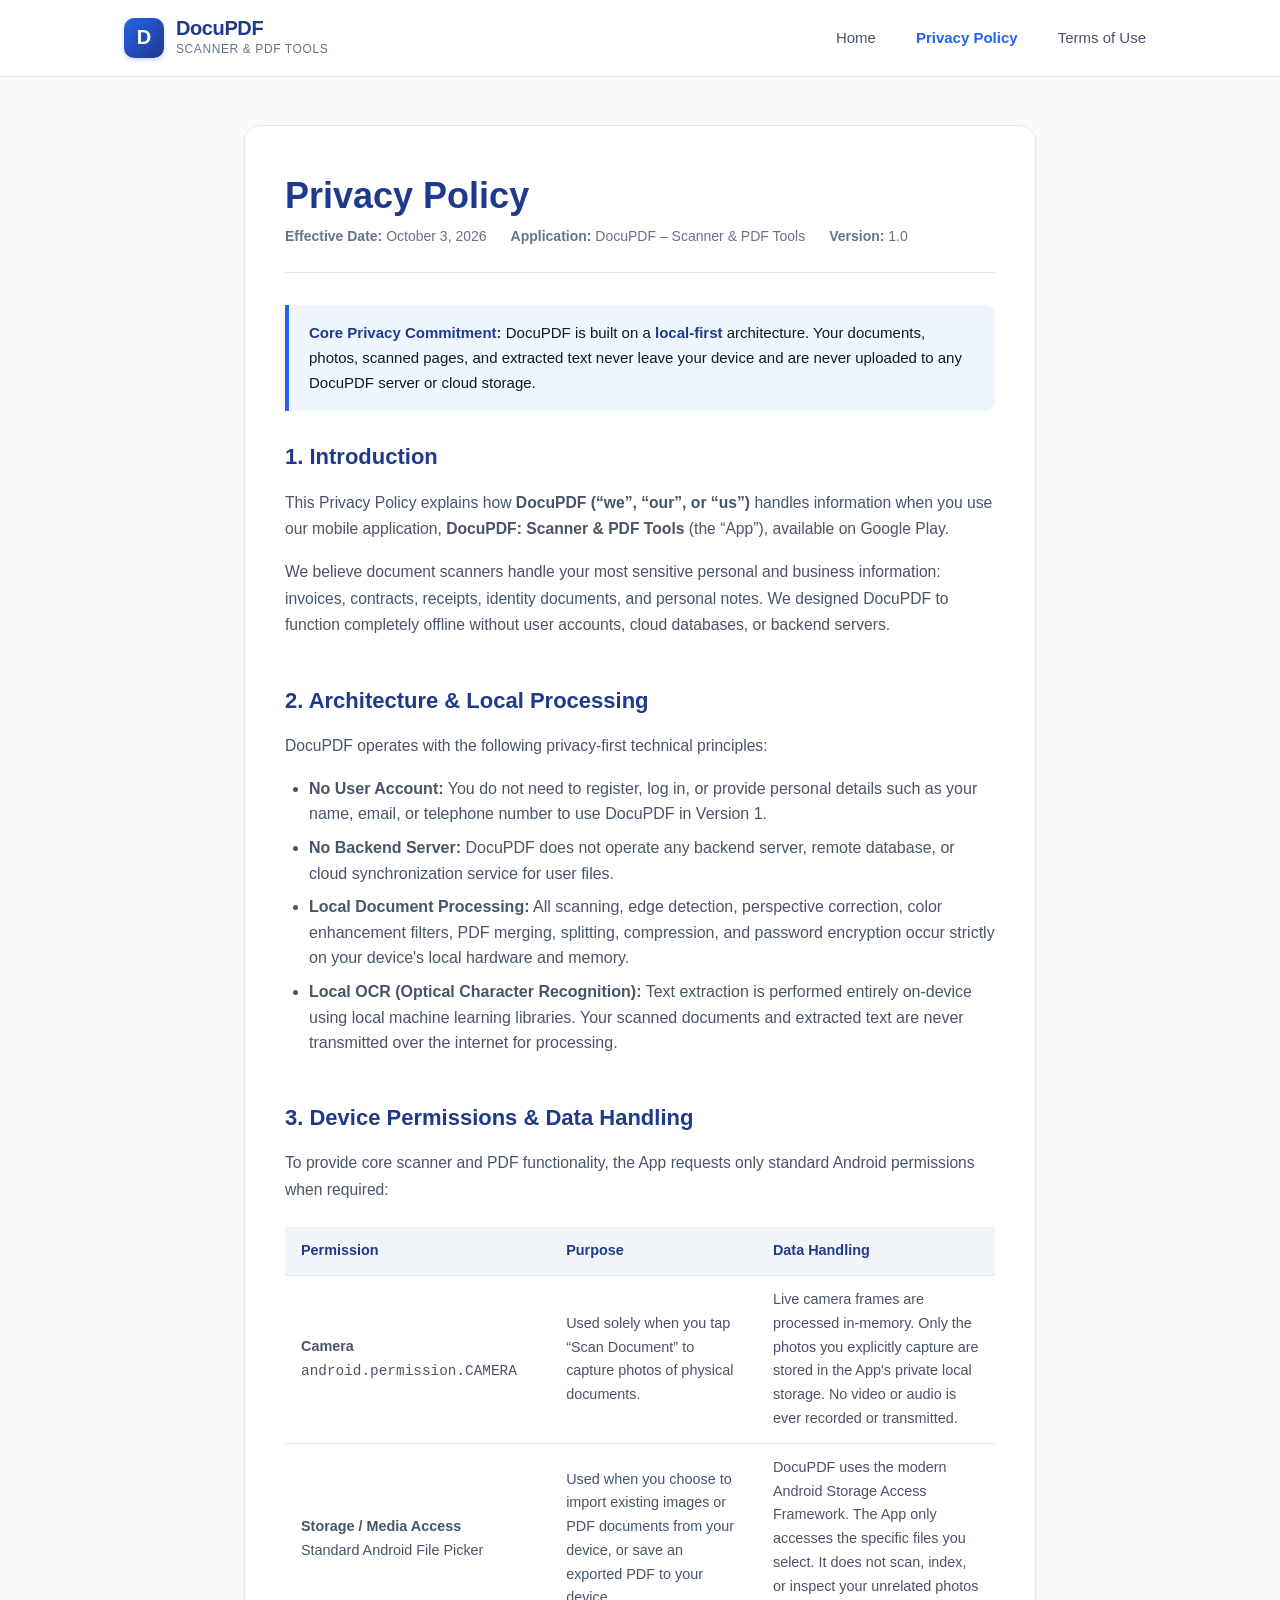
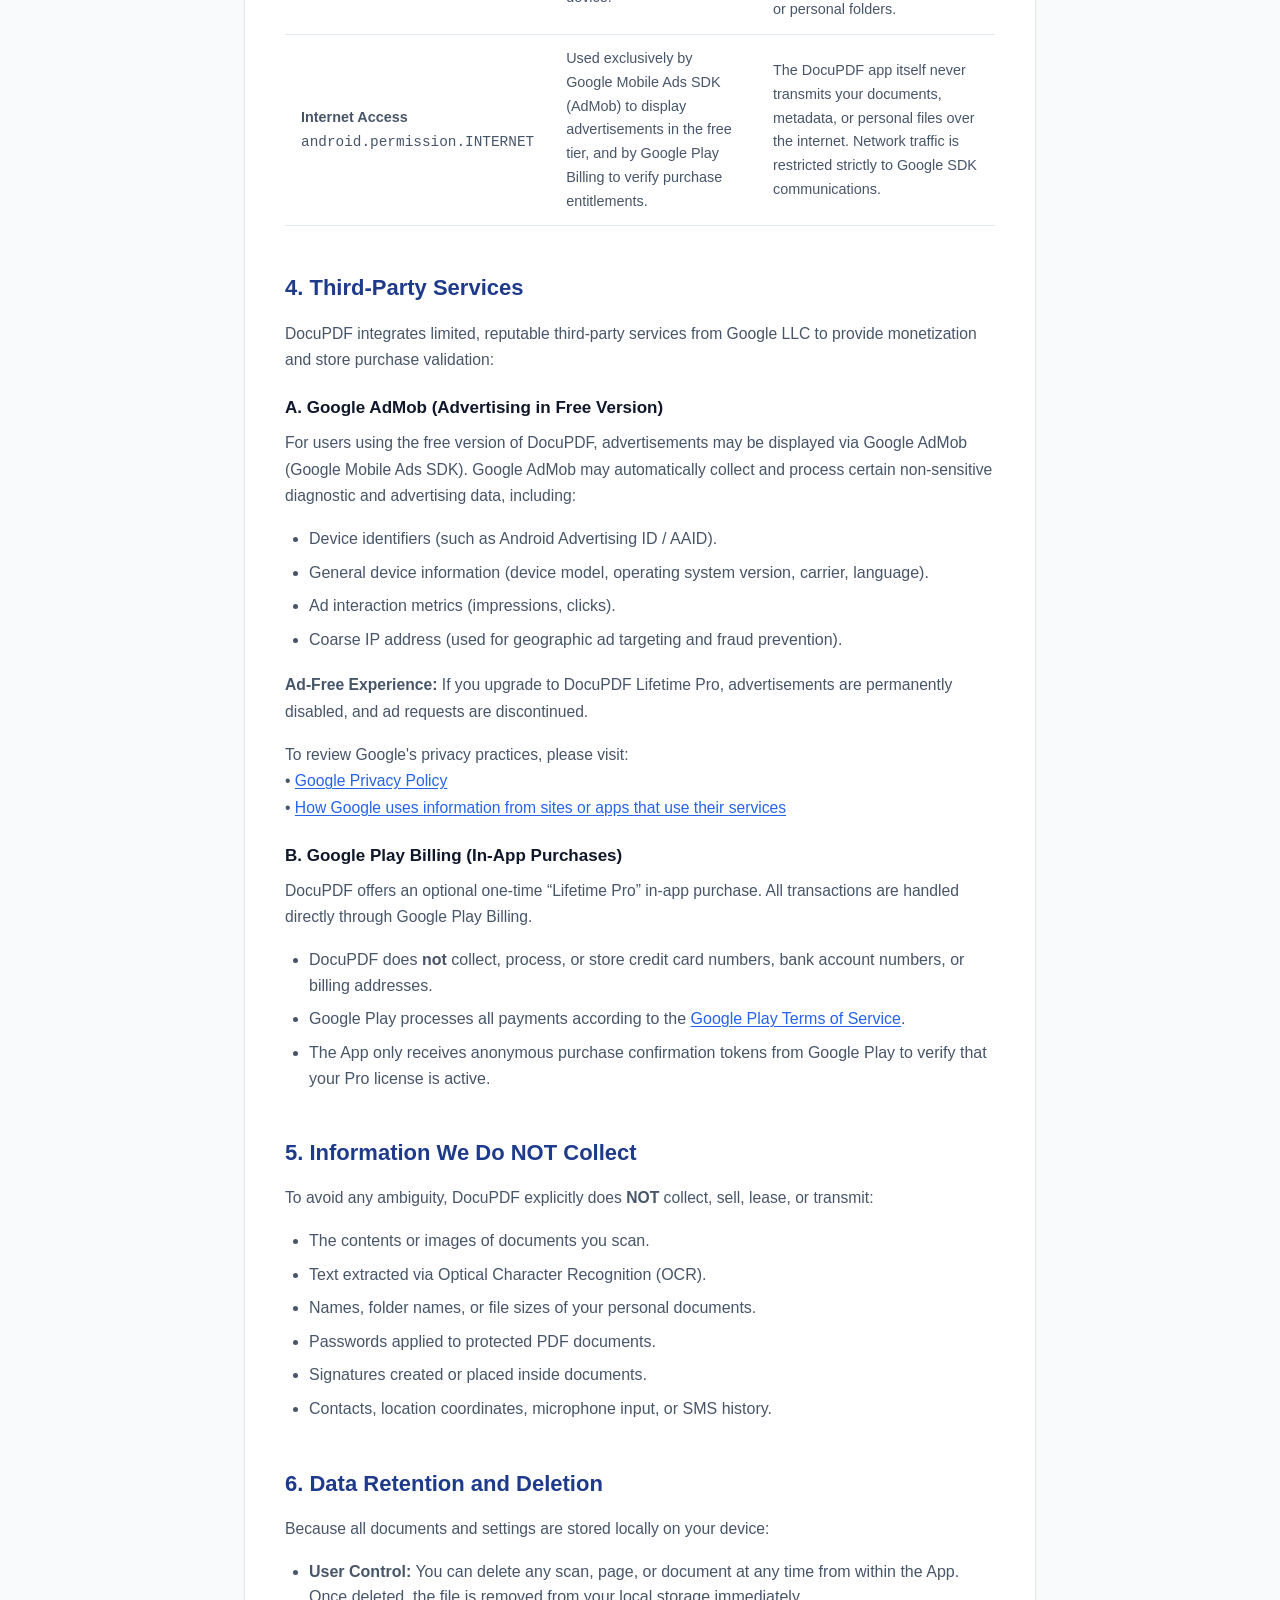
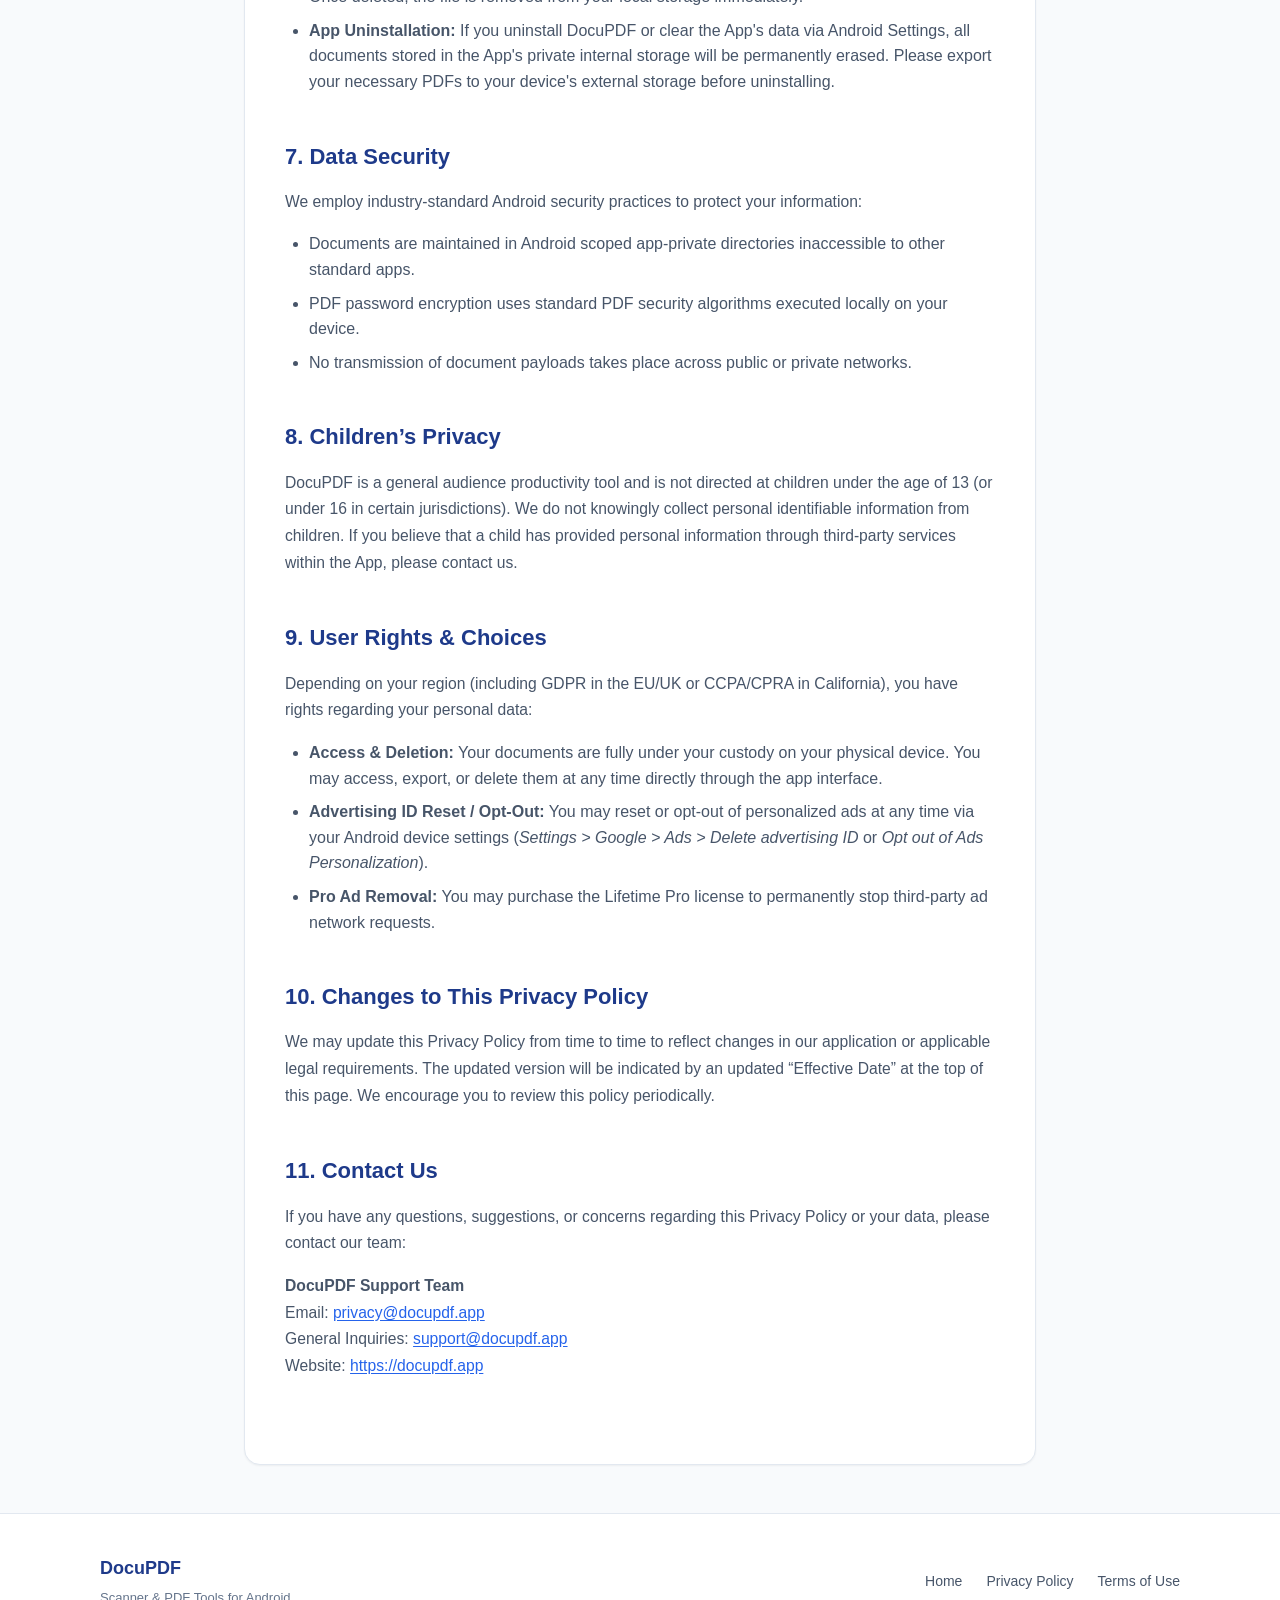
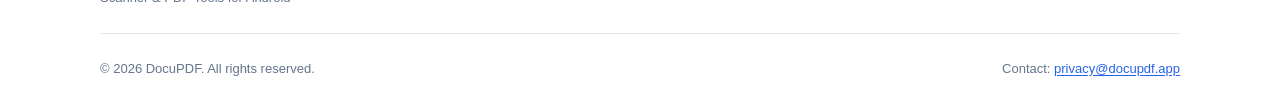
==== DocuPDF/privacy-policy.html @ 143bb919 "Add files via upload" ====
<!DOCTYPE html>
<html lang="en">
<head>
  <meta charset="UTF-8">
  <meta name="viewport" content="width=device-width, initial-scale=1.0">
  <meta name="description" content="Privacy Policy for DocuPDF: Scanner & PDF Tools. Learn how your data and documents are handled locally on your Android device.">
  <title>Privacy Policy | DocuPDF</title>
  <link rel="stylesheet" href="style.css">
</head>
<body>

  <!-- Header -->
  <header class="site-header">
    <div class="header-container">
      <a href="index.html" class="brand-link">
        <div class="brand-icon">D</div>
        <div class="brand-text-group">
          <span class="brand-title">DocuPDF</span>
          <span class="brand-subtitle">Scanner & PDF Tools</span>
        </div>
      </a>
      <nav aria-label="Main Navigation">
        <ul class="nav-links">
          <li><a href="index.html" class="nav-link">Home</a></li>
          <li><a href="privacy-policy.html" class="nav-link active">Privacy Policy</a></li>
          <li><a href="terms.html" class="nav-link">Terms of Use</a></li>
        </ul>
      </nav>
    </div>
  </header>

  <!-- Main Content -->
  <main class="main-content legal-content">
    <article class="legal-article">
      <header class="legal-header">
        <h1>Privacy Policy</h1>
        <div class="legal-meta">
          <span><strong>Effective Date:</strong> October 3, 2026</span>
          <span><strong>Application:</strong> DocuPDF &ndash; Scanner &amp; PDF Tools</span>
          <span><strong>Version:</strong> 1.0</span>
        </div>
      </header>

      <div class="callout-box">
        <p><strong>Core Privacy Commitment:</strong> DocuPDF is built on a <strong>local-first</strong> architecture. Your documents, photos, scanned pages, and extracted text never leave your device and are never uploaded to any DocuPDF server or cloud storage.</p>
      </div>

      <!-- Section 1 -->
      <section class="legal-section">
        <h2>1. Introduction</h2>
        <p>
          This Privacy Policy explains how <strong>DocuPDF (&ldquo;we&rdquo;, &ldquo;our&rdquo;, or &ldquo;us&rdquo;)</strong> handles information when you use our mobile application, <strong>DocuPDF: Scanner &amp; PDF Tools</strong> (the &ldquo;App&rdquo;), available on Google Play.
        </p>
        <p>
          We believe document scanners handle your most sensitive personal and business information: invoices, contracts, receipts, identity documents, and personal notes. We designed DocuPDF to function completely offline without user accounts, cloud databases, or backend servers.
        </p>
      </section>

      <!-- Section 2 -->
      <section class="legal-section">
        <h2>2. Architecture &amp; Local Processing</h2>
        <p>DocuPDF operates with the following privacy-first technical principles:</p>
        <ul>
          <li><strong>No User Account:</strong> You do not need to register, log in, or provide personal details such as your name, email, or telephone number to use DocuPDF in Version 1.</li>
          <li><strong>No Backend Server:</strong> DocuPDF does not operate any backend server, remote database, or cloud synchronization service for user files.</li>
          <li><strong>Local Document Processing:</strong> All scanning, edge detection, perspective correction, color enhancement filters, PDF merging, splitting, compression, and password encryption occur strictly on your device's local hardware and memory.</li>
          <li><strong>Local OCR (Optical Character Recognition):</strong> Text extraction is performed entirely on-device using local machine learning libraries. Your scanned documents and extracted text are never transmitted over the internet for processing.</li>
        </ul>
      </section>

      <!-- Section 3 -->
      <section class="legal-section">
        <h2>3. Device Permissions &amp; Data Handling</h2>
        <p>To provide core scanner and PDF functionality, the App requests only standard Android permissions when required:</p>

        <div class="table-responsive">
          <table>
            <thead>
              <tr>
                <th>Permission</th>
                <th>Purpose</th>
                <th>Data Handling</th>
              </tr>
            </thead>
            <tbody>
              <tr>
                <td><strong>Camera</strong><br><code>android.permission.CAMERA</code></td>
                <td>Used solely when you tap &ldquo;Scan Document&rdquo; to capture photos of physical documents.</td>
                <td>Live camera frames are processed in-memory. Only the photos you explicitly capture are stored in the App's private local storage. No video or audio is ever recorded or transmitted.</td>
              </tr>
              <tr>
                <td><strong>Storage / Media Access</strong><br>Standard Android File Picker</td>
                <td>Used when you choose to import existing images or PDF documents from your device, or save an exported PDF to your device.</td>
                <td>DocuPDF uses the modern Android Storage Access Framework. The App only accesses the specific files you select. It does not scan, index, or inspect your unrelated photos or personal folders.</td>
              </tr>
              <tr>
                <td><strong>Internet Access</strong><br><code>android.permission.INTERNET</code></td>
                <td>Used exclusively by Google Mobile Ads SDK (AdMob) to display advertisements in the free tier, and by Google Play Billing to verify purchase entitlements.</td>
                <td>The DocuPDF app itself never transmits your documents, metadata, or personal files over the internet. Network traffic is restricted strictly to Google SDK communications.</td>
              </tr>
            </tbody>
          </table>
        </div>
      </section>

      <!-- Section 4 -->
      <section class="legal-section">
        <h2>4. Third-Party Services</h2>
        <p>DocuPDF integrates limited, reputable third-party services from Google LLC to provide monetization and store purchase validation:</p>

        <h3>A. Google AdMob (Advertising in Free Version)</h3>
        <p>
          For users using the free version of DocuPDF, advertisements may be displayed via Google AdMob (Google Mobile Ads SDK). Google AdMob may automatically collect and process certain non-sensitive diagnostic and advertising data, including:
        </p>
        <ul>
          <li>Device identifiers (such as Android Advertising ID / AAID).</li>
          <li>General device information (device model, operating system version, carrier, language).</li>
          <li>Ad interaction metrics (impressions, clicks).</li>
          <li>Coarse IP address (used for geographic ad targeting and fraud prevention).</li>
        </ul>
        <p>
          <strong>Ad-Free Experience:</strong> If you upgrade to DocuPDF Lifetime Pro, advertisements are permanently disabled, and ad requests are discontinued.
        </p>
        <p>
          To review Google's privacy practices, please visit:
          <br>
          &bull; <a href="https://policies.google.com/privacy" target="_blank" rel="noopener noreferrer">Google Privacy Policy</a>
          <br>
          &bull; <a href="https://policies.google.com/technologies/ads" target="_blank" rel="noopener noreferrer">How Google uses information from sites or apps that use their services</a>
        </p>

        <h3>B. Google Play Billing (In-App Purchases)</h3>
        <p>
          DocuPDF offers an optional one-time &ldquo;Lifetime Pro&rdquo; in-app purchase. All transactions are handled directly through Google Play Billing.
        </p>
        <ul>
          <li>DocuPDF does <strong>not</strong> collect, process, or store credit card numbers, bank account numbers, or billing addresses.</li>
          <li>Google Play processes all payments according to the <a href="https://play.google.com/about/play-terms/" target="_blank" rel="noopener noreferrer">Google Play Terms of Service</a>.</li>
          <li>The App only receives anonymous purchase confirmation tokens from Google Play to verify that your Pro license is active.</li>
        </ul>
      </section>

      <!-- Section 5 -->
      <section class="legal-section">
        <h2>5. Information We Do NOT Collect</h2>
        <p>To avoid any ambiguity, DocuPDF explicitly does <strong>NOT</strong> collect, sell, lease, or transmit:</p>
        <ul>
          <li>The contents or images of documents you scan.</li>
          <li>Text extracted via Optical Character Recognition (OCR).</li>
          <li>Names, folder names, or file sizes of your personal documents.</li>
          <li>Passwords applied to protected PDF documents.</li>
          <li>Signatures created or placed inside documents.</li>
          <li>Contacts, location coordinates, microphone input, or SMS history.</li>
        </ul>
      </section>

      <!-- Section 6 -->
      <section class="legal-section">
        <h2>6. Data Retention and Deletion</h2>
        <p>
          Because all documents and settings are stored locally on your device:
        </p>
        <ul>
          <li><strong>User Control:</strong> You can delete any scan, page, or document at any time from within the App. Once deleted, the file is removed from your local storage immediately.</li>
          <li><strong>App Uninstallation:</strong> If you uninstall DocuPDF or clear the App's data via Android Settings, all documents stored in the App's private internal storage will be permanently erased. Please export your necessary PDFs to your device's external storage before uninstalling.</li>
        </ul>
      </section>

      <!-- Section 7 -->
      <section class="legal-section">
        <h2>7. Data Security</h2>
        <p>
          We employ industry-standard Android security practices to protect your information:
        </p>
        <ul>
          <li>Documents are maintained in Android scoped app-private directories inaccessible to other standard apps.</li>
          <li>PDF password encryption uses standard PDF security algorithms executed locally on your device.</li>
          <li>No transmission of document payloads takes place across public or private networks.</li>
        </ul>
      </section>

      <!-- Section 8 -->
      <section class="legal-section">
        <h2>8. Children&rsquo;s Privacy</h2>
        <p>
          DocuPDF is a general audience productivity tool and is not directed at children under the age of 13 (or under 16 in certain jurisdictions). We do not knowingly collect personal identifiable information from children. If you believe that a child has provided personal information through third-party services within the App, please contact us.
        </p>
      </section>

      <!-- Section 9 -->
      <section class="legal-section">
        <h2>9. User Rights &amp; Choices</h2>
        <p>Depending on your region (including GDPR in the EU/UK or CCPA/CPRA in California), you have rights regarding your personal data:</p>
        <ul>
          <li><strong>Access &amp; Deletion:</strong> Your documents are fully under your custody on your physical device. You may access, export, or delete them at any time directly through the app interface.</li>
          <li><strong>Advertising ID Reset / Opt-Out:</strong> You may reset or opt-out of personalized ads at any time via your Android device settings (<em>Settings &gt; Google &gt; Ads &gt; Delete advertising ID</em> or <em>Opt out of Ads Personalization</em>).</li>
          <li><strong>Pro Ad Removal:</strong> You may purchase the Lifetime Pro license to permanently stop third-party ad network requests.</li>
        </ul>
      </section>

      <!-- Section 10 -->
      <section class="legal-section">
        <h2>10. Changes to This Privacy Policy</h2>
        <p>
          We may update this Privacy Policy from time to time to reflect changes in our application or applicable legal requirements. The updated version will be indicated by an updated &ldquo;Effective Date&rdquo; at the top of this page. We encourage you to review this policy periodically.
        </p>
      </section>

      <!-- Section 11 -->
      <section class="legal-section">
        <h2>11. Contact Us</h2>
        <p>
          If you have any questions, suggestions, or concerns regarding this Privacy Policy or your data, please contact our team:
        </p>
        <p>
          <strong>DocuPDF Support Team</strong><br>
          Email: <a href="mailto:privacy@docupdf.app">privacy@docupdf.app</a><br>
          General Inquiries: <a href="mailto:support@docupdf.app">support@docupdf.app</a><br>
          Website: <a href="index.html">https://docupdf.app</a>
        </p>
      </section>
    </article>
  </main>

  <!-- Footer -->
  <footer class="site-footer">
    <div class="footer-container">
      <div class="footer-top">
        <div class="footer-brand">
          <span class="title">DocuPDF</span>
          <span class="subtitle">Scanner & PDF Tools for Android</span>
        </div>
        <ul class="footer-nav">
          <li><a href="index.html">Home</a></li>
          <li><a href="privacy-policy.html">Privacy Policy</a></li>
          <li><a href="terms.html">Terms of Use</a></li>
        </ul>
      </div>
      <div class="footer-bottom">
        <p>&copy; 2026 DocuPDF. All rights reserved.</p>
        <p>Contact: <a href="mailto:privacy@docupdf.app">privacy@docupdf.app</a></p>
      </div>
    </div>
  </footer>

</body>
</html>
---- DocuPDF/style.css ----
/* ==========================================================================
   DocuPDF - Scanner & PDF Tools
   Modern, Clean, Responsive Stylesheet
   ========================================================================== */

:root {
  --primary: #1e3a8a;          /* Rich navy */
  --primary-hover: #172554;
  --accent: #2563eb;           /* Vibrant doc blue */
  --accent-light: #eff6ff;
  --accent-border: #bfdbfe;
  --success: #059669;
  --success-bg: #ecfdf5;
  --warning: #d97706;
  --warning-bg: #fffbeb;
  --text-main: #0f172a;        /* Slate 900 */
  --text-muted: #475569;       /* Slate 600 */
  --text-subtle: #64748b;      /* Slate 500 */
  --bg-page: #f8fafc;          /* Slate 50 */
  --bg-card: #ffffff;
  --bg-alt: #f1f5f9;           /* Slate 100 */
  --border-light: #e2e8f0;     /* Slate 200 */
  --border-subtle: #cbd5e1;    /* Slate 300 */
  --shadow-sm: 0 1px 2px 0 rgba(0, 0, 0, 0.05);
  --shadow-md: 0 4px 6px -1px rgba(0, 0, 0, 0.07), 0 2px 4px -2px rgba(0, 0, 0, 0.05);
  --shadow-lg: 0 10px 15px -3px rgba(0, 0, 0, 0.08), 0 4px 6px -4px rgba(0, 0, 0, 0.04);
  --radius-sm: 6px;
  --radius-md: 10px;
  --radius-lg: 16px;
  --radius-full: 9999px;
  --font-sans: -apple-system, BlinkMacSystemFont, "Segoe UI", Roboto, "Helvetica Neue", Arial, sans-serif;
  --container-max: 1080px;
  --content-max: 840px;
}

*, *::before, *::after {
  box-sizing: border-box;
  margin: 0;
  padding: 0;
}

html {
  font-family: var(--font-sans);
  color: var(--text-main);
  background-color: var(--bg-page);
  line-height: 1.65;
  -webkit-font-smoothing: antialiased;
  -moz-osx-font-smoothing: grayscale;
  scroll-behavior: smooth;
}

body {
  min-height: 100vh;
  display: flex;
  flex-direction: column;
}

/* ==========================================================================
   Header & Navigation
   ========================================================================== */

.site-header {
  background-color: #ffffff;
  border-bottom: 1px solid var(--border-light);
  position: sticky;
  top: 0;
  z-index: 50;
  backdrop-filter: blur(8px);
  background-color: rgba(255, 255, 255, 0.95);
}

.header-container {
  max-width: var(--container-max);
  margin: 0 auto;
  padding: 1rem 1.5rem;
  display: flex;
  align-items: center;
  justify-content: space-between;
  flex-wrap: wrap;
  gap: 1rem;
}

.brand-link {
  display: flex;
  align-items: center;
  gap: 0.75rem;
  text-decoration: none;
  color: var(--text-main);
}

.brand-icon {
  width: 40px;
  height: 40px;
  background: linear-gradient(135deg, var(--accent) 0%, var(--primary) 100%);
  border-radius: var(--radius-md);
  display: flex;
  align-items: center;
  justify-content: center;
  color: #ffffff;
  font-weight: 800;
  font-size: 1.25rem;
  box-shadow: 0 2px 4px rgba(37, 99, 235, 0.25);
}

.brand-text-group {
  display: flex;
  flex-direction: column;
}

.brand-title {
  font-size: 1.25rem;
  font-weight: 700;
  letter-spacing: -0.02em;
  color: var(--primary);
  line-height: 1.2;
}

.brand-subtitle {
  font-size: 0.75rem;
  font-weight: 500;
  color: var(--text-subtle);
  text-transform: uppercase;
  letter-spacing: 0.05em;
}

.nav-links {
  display: flex;
  align-items: center;
  gap: 1.25rem;
  list-style: none;
}

.nav-link {
  text-decoration: none;
  color: var(--text-muted);
  font-size: 0.9375rem;
  font-weight: 500;
  transition: color 0.15s ease-in-out;
  padding: 0.375rem 0.625rem;
  border-radius: var(--radius-sm);
}

.nav-link:hover {
  color: var(--accent);
  background-color: var(--accent-light);
}

.nav-link.active {
  color: var(--accent);
  font-weight: 600;
}

/* ==========================================================================
   Hero Section
   ========================================================================== */

.hero-section {
  background: linear-gradient(180deg, #ffffff 0%, var(--bg-page) 100%);
  border-bottom: 1px solid var(--border-light);
  padding: 4rem 1.5rem 3.5rem;
  text-align: center;
}

.hero-container {
  max-width: 760px;
  margin: 0 auto;
}

.badge {
  display: inline-flex;
  align-items: center;
  gap: 0.375rem;
  background-color: var(--accent-light);
  color: var(--accent);
  border: 1px solid var(--accent-border);
  padding: 0.3125rem 0.875rem;
  border-radius: var(--radius-full);
  font-size: 0.8125rem;
  font-weight: 600;
  margin-bottom: 1.25rem;
  text-transform: uppercase;
  letter-spacing: 0.04em;
}

.hero-title {
  font-size: 2.75rem;
  font-weight: 800;
  color: var(--primary);
  line-height: 1.15;
  letter-spacing: -0.03em;
  margin-bottom: 1rem;
}

.hero-subtitle {
  font-size: 1.1875rem;
  color: var(--text-muted);
  line-height: 1.6;
  margin-bottom: 2rem;
}

.hero-actions {
  display: flex;
  justify-content: center;
  align-items: center;
  gap: 1rem;
  flex-wrap: wrap;
}

.btn {
  display: inline-flex;
  align-items: center;
  justify-content: center;
  gap: 0.5rem;
  padding: 0.75rem 1.5rem;
  font-size: 0.9375rem;
  font-weight: 600;
  border-radius: var(--radius-md);
  text-decoration: none;
  transition: all 0.15s ease-in-out;
  cursor: pointer;
}

.btn-primary {
  background-color: var(--accent);
  color: #ffffff;
  border: 1px solid var(--accent);
  box-shadow: var(--shadow-sm);
}

.btn-primary:hover {
  background-color: var(--primary-hover);
  border-color: var(--primary-hover);
}

.btn-secondary {
  background-color: #ffffff;
  color: var(--text-main);
  border: 1px solid var(--border-subtle);
  box-shadow: var(--shadow-sm);
}

.btn-secondary:hover {
  background-color: var(--bg-alt);
  border-color: var(--border-light);
}

/* ==========================================================================
   Main Content Layout
   ========================================================================== */

.main-content {
  flex: 1;
  max-width: var(--container-max);
  margin: 0 auto;
  width: 100%;
  padding: 3rem 1.5rem;
}

.legal-content {
  max-width: var(--content-max);
}

/* ==========================================================================
   Feature Grid & Cards
   ========================================================================== */

.section-heading {
  text-align: center;
  margin-bottom: 2.5rem;
}

.section-heading h2 {
  font-size: 1.875rem;
  font-weight: 700;
  color: var(--primary);
  letter-spacing: -0.02em;
  margin-bottom: 0.5rem;
}

.section-heading p {
  color: var(--text-subtle);
  font-size: 1.0625rem;
}

.features-grid {
  display: grid;
  grid-template-columns: repeat(auto-fit, minmax(280px, 1fr));
  gap: 1.5rem;
  margin-bottom: 3.5rem;
}

.feature-card {
  background: var(--bg-card);
  border: 1px solid var(--border-light);
  border-radius: var(--radius-lg);
  padding: 1.75rem;
  box-shadow: var(--shadow-sm);
  transition: transform 0.2s ease, box-shadow 0.2s ease;
}

.feature-card:hover {
  transform: translateY(-2px);
  box-shadow: var(--shadow-md);
  border-color: var(--accent-border);
}

.feature-icon-wrapper {
  width: 44px;
  height: 44px;
  background-color: var(--accent-light);
  color: var(--accent);
  border-radius: var(--radius-md);
  display: flex;
  align-items: center;
  justify-content: center;
  font-size: 1.35rem;
  margin-bottom: 1.25rem;
}

.feature-card h3 {
  font-size: 1.1875rem;
  font-weight: 600;
  margin-bottom: 0.625rem;
  color: var(--primary);
}

.feature-card p {
  color: var(--text-muted);
  font-size: 0.9375rem;
  line-height: 1.55;
}

/* ==========================================================================
   Trust / Highlights Banner
   ========================================================================== */

.trust-banner {
  background: linear-gradient(135deg, #1e293b 0%, #0f172a 100%);
  color: #ffffff;
  border-radius: var(--radius-lg);
  padding: 2.5rem 2rem;
  margin-bottom: 3.5rem;
  box-shadow: var(--shadow-lg);
}

.trust-grid {
  display: grid;
  grid-template-columns: repeat(auto-fit, minmax(220px, 1fr));
  gap: 2rem;
  text-align: center;
}

.trust-item h4 {
  font-size: 1.125rem;
  font-weight: 700;
  margin-bottom: 0.5rem;
  color: #60a5fa;
}

.trust-item p {
  font-size: 0.875rem;
  color: #94a3b8;
  line-height: 1.5;
}

/* ==========================================================================
   Legal Document Styling (Privacy & Terms)
   ========================================================================== */

.legal-article {
  background-color: var(--bg-card);
  border: 1px solid var(--border-light);
  border-radius: var(--radius-lg);
  padding: 3rem 2.5rem;
  box-shadow: var(--shadow-sm);
}

.legal-header {
  border-bottom: 1px solid var(--border-light);
  padding-bottom: 1.5rem;
  margin-bottom: 2rem;
}

.legal-header h1 {
  font-size: 2.25rem;
  font-weight: 800;
  color: var(--primary);
  line-height: 1.2;
  margin-bottom: 0.5rem;
}

.legal-meta {
  display: flex;
  gap: 1.5rem;
  color: var(--text-subtle);
  font-size: 0.875rem;
  flex-wrap: wrap;
}

.legal-section {
  margin-bottom: 2.25rem;
}

.legal-section h2 {
  font-size: 1.375rem;
  font-weight: 700;
  color: var(--primary);
  margin-bottom: 0.875rem;
  padding-top: 0.5rem;
}

.legal-section h3 {
  font-size: 1.0625rem;
  font-weight: 600;
  color: var(--text-main);
  margin: 1.25rem 0 0.5rem;
}

.legal-section p {
  margin-bottom: 1rem;
  color: var(--text-muted);
  font-size: 0.98rem;
  line-height: 1.7;
}

.legal-section ul, .legal-section ol {
  margin: 0.75rem 0 1.25rem 1.5rem;
  color: var(--text-muted);
}

.legal-section li {
  margin-bottom: 0.5rem;
  line-height: 1.6;
}

.callout-box {
  background-color: var(--accent-light);
  border-left: 4px solid var(--accent);
  padding: 1rem 1.25rem;
  border-radius: 0 var(--radius-md) var(--radius-md) 0;
  margin: 1.25rem 0;
  color: var(--text-main);
}

.callout-box p {
  margin-bottom: 0;
  font-size: 0.9375rem;
  color: var(--text-main);
}

.callout-box strong {
  color: var(--primary);
}

.table-responsive {
  overflow-x: auto;
  margin: 1.5rem 0;
}

table {
  width: 100%;
  border-collapse: collapse;
  font-size: 0.9rem;
}

th, td {
  padding: 0.75rem 1rem;
  text-align: left;
  border-bottom: 1px solid var(--border-light);
}

th {
  background-color: var(--bg-alt);
  color: var(--primary);
  font-weight: 600;
}

td {
  color: var(--text-muted);
}

a {
  color: var(--accent);
  text-decoration: underline;
  text-underline-offset: 2px;
}

a:hover {
  color: var(--primary);
}

/* ==========================================================================
   Footer
   ========================================================================== */

.site-footer {
  background-color: #ffffff;
  border-top: 1px solid var(--border-light);
  margin-top: auto;
  padding: 2.5rem 1.5rem 2rem;
}

.footer-container {
  max-width: var(--container-max);
  margin: 0 auto;
  display: flex;
  flex-direction: column;
  gap: 1.5rem;
}

.footer-top {
  display: flex;
  justify-content: space-between;
  align-items: center;
  flex-wrap: wrap;
  gap: 1.5rem;
  padding-bottom: 1.5rem;
  border-bottom: 1px solid var(--border-light);
}

.footer-brand {
  display: flex;
  flex-direction: column;
  gap: 0.25rem;
}

.footer-brand span.title {
  font-weight: 700;
  color: var(--primary);
  font-size: 1.125rem;
}

.footer-brand span.subtitle {
  font-size: 0.8125rem;
  color: var(--text-subtle);
}

.footer-nav {
  display: flex;
  gap: 1.5rem;
  list-style: none;
  flex-wrap: wrap;
}

.footer-nav a {
  text-decoration: none;
  color: var(--text-muted);
  font-size: 0.875rem;
  font-weight: 500;
}

.footer-nav a:hover {
  color: var(--accent);
}

.footer-bottom {
  display: flex;
  justify-content: space-between;
  align-items: center;
  flex-wrap: wrap;
  gap: 1rem;
  font-size: 0.8125rem;
  color: var(--text-subtle);
}

/* ==========================================================================
   Responsive Breakpoints
   ========================================================================== */

@media (max-width: 768px) {
  .hero-title {
    font-size: 2.125rem;
  }
  
  .hero-subtitle {
    font-size: 1rem;
  }
  
  .legal-article {
    padding: 2rem 1.25rem;
  }
  
  .legal-header h1 {
    font-size: 1.75rem;
  }
  
  .header-container {
    flex-direction: column;
    align-items: flex-start;
  }
  
  .nav-links {
    width: 100%;
    justify-content: flex-start;
  }
}
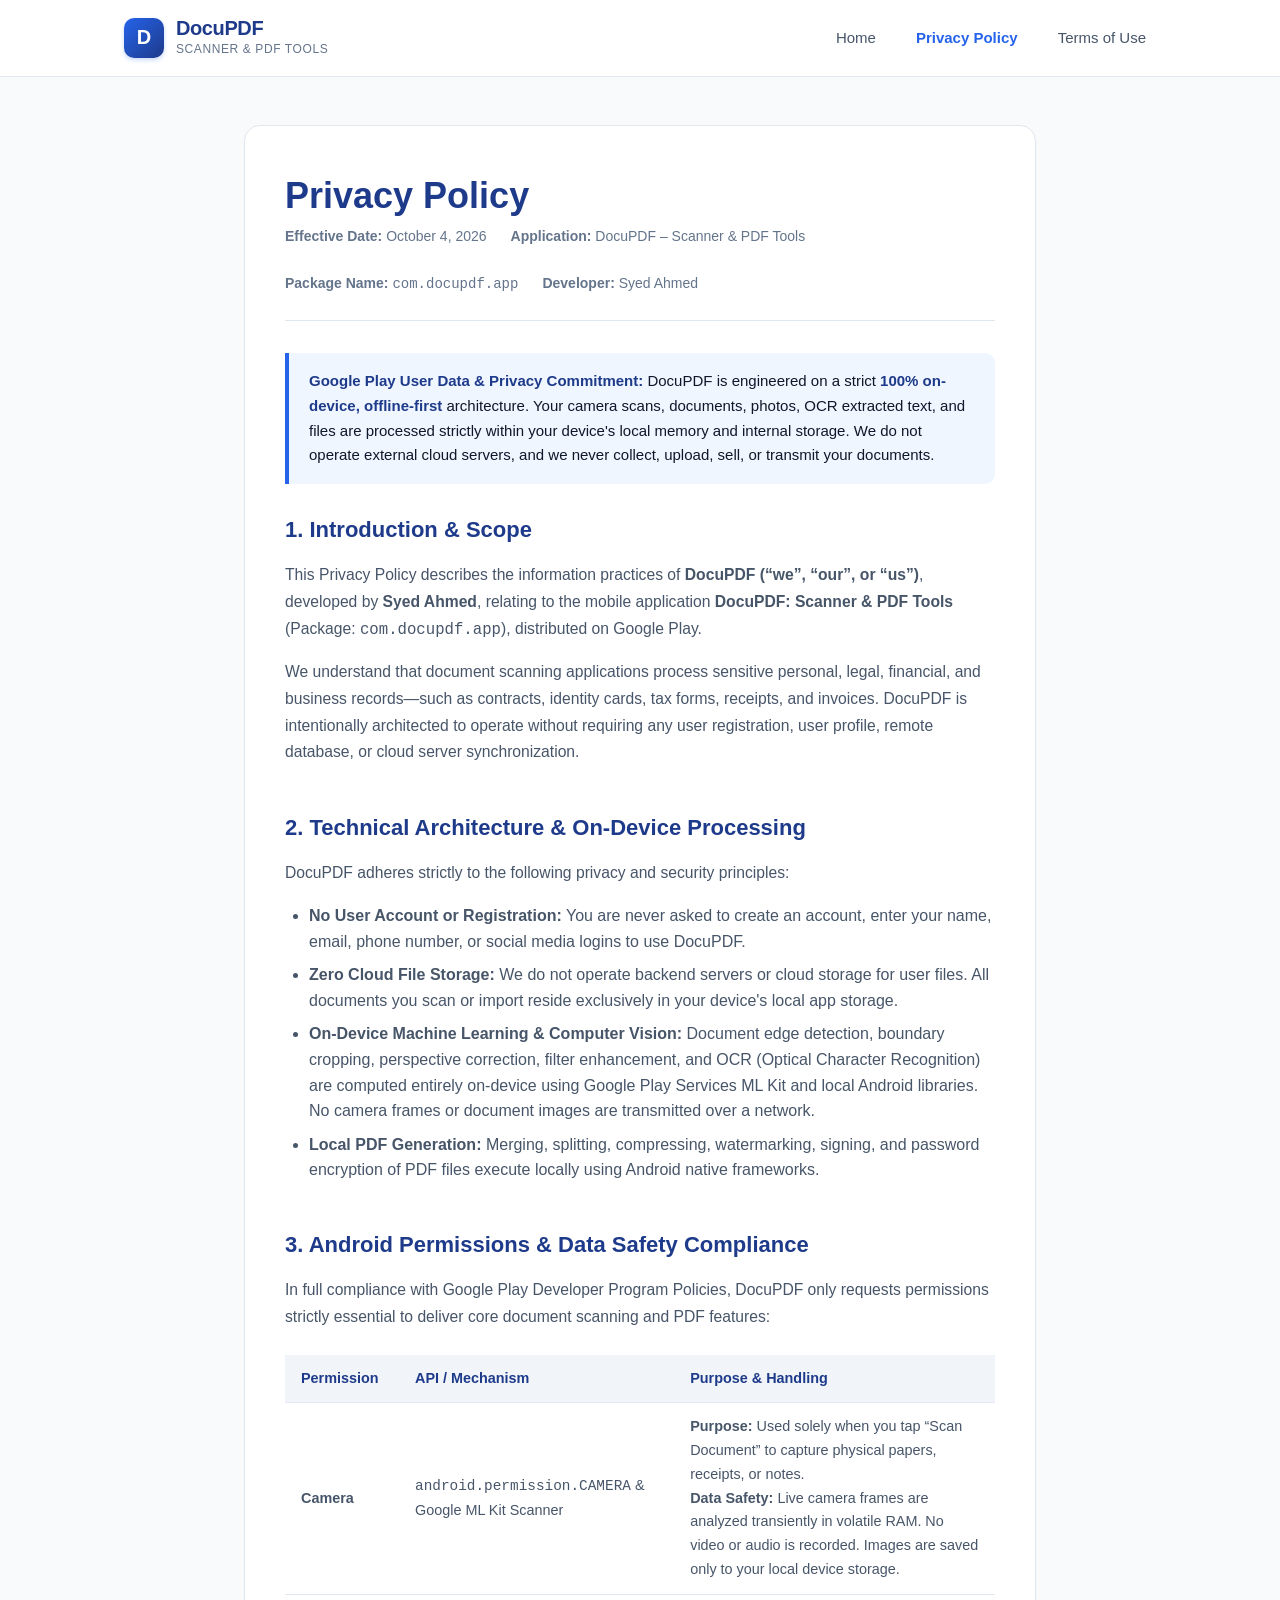
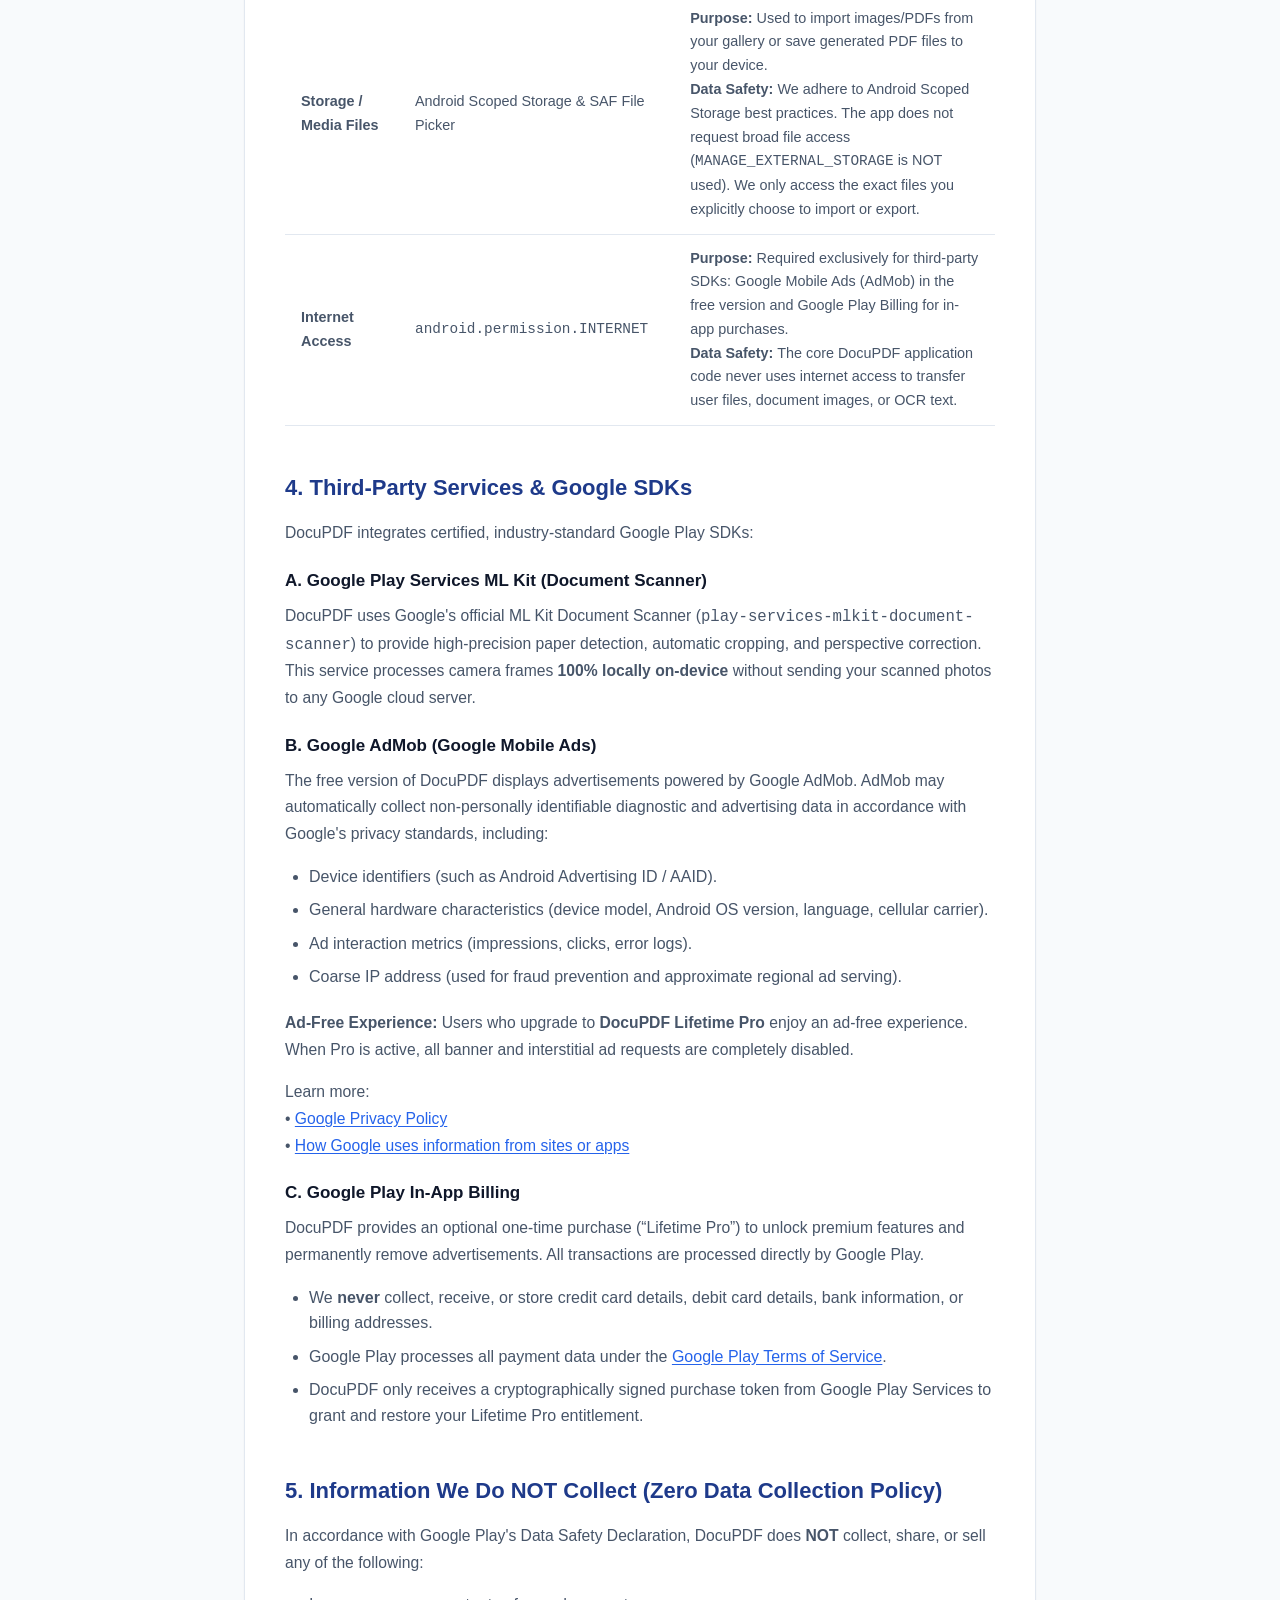
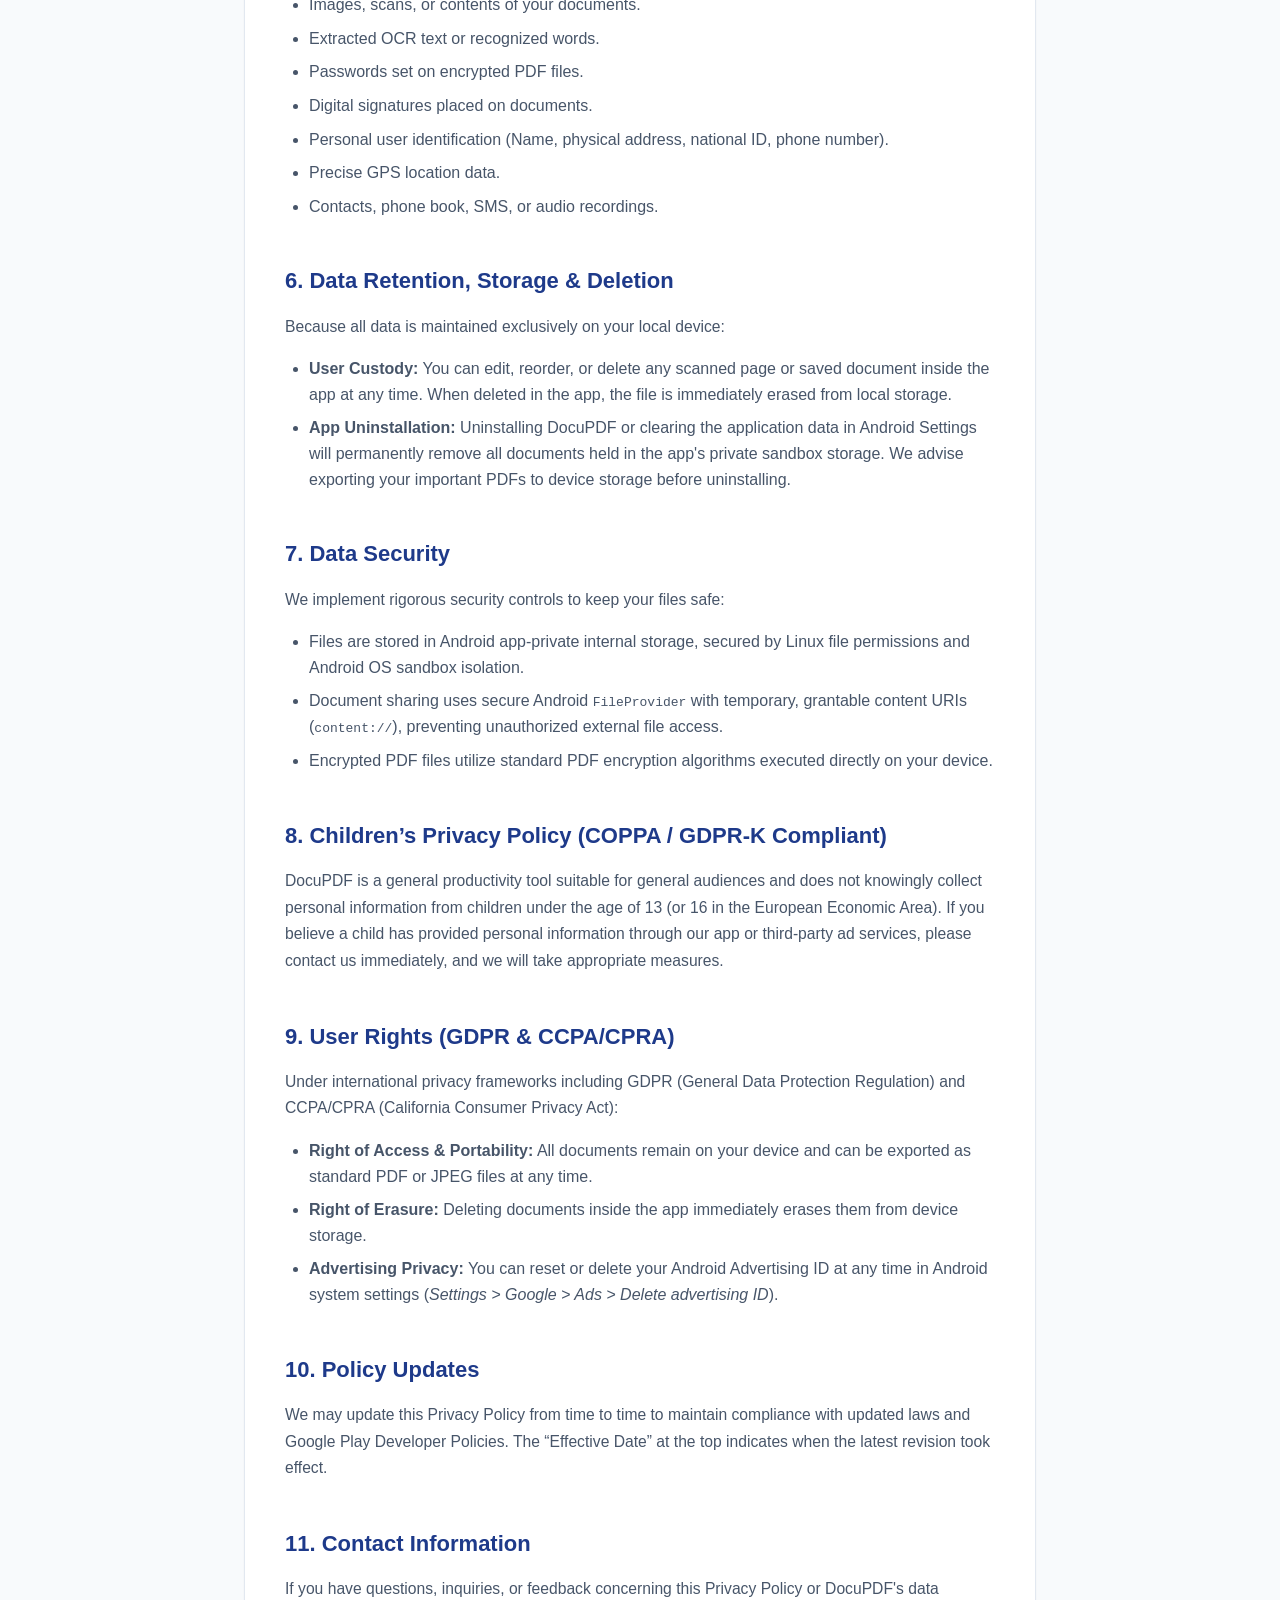
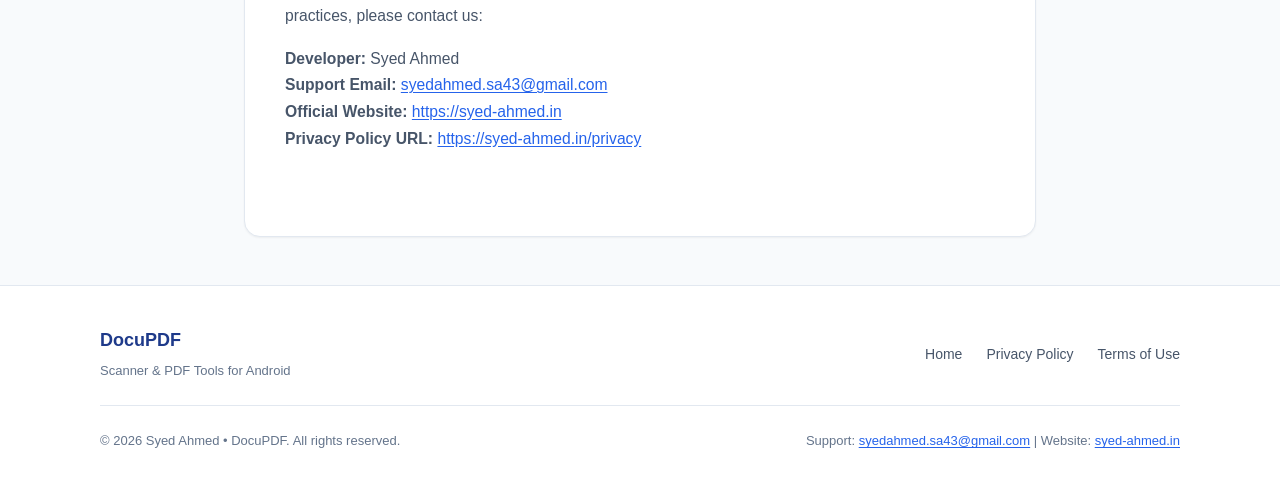
==== commit 0fa535a7: "Add files via upload" ====
--- a/DocuPDF/privacy-policy.html
+++ b/DocuPDF/privacy-policy.html
@@ -3,8 +3,8 @@
 <head>
   <meta charset="UTF-8">
   <meta name="viewport" content="width=device-width, initial-scale=1.0">
-  <meta name="description" content="Privacy Policy for DocuPDF: Scanner & PDF Tools. Learn how your data and documents are handled locally on your Android device.">
-  <title>Privacy Policy | DocuPDF</title>
+  <meta name="description" content="Privacy Policy for DocuPDF: Scanner & PDF Tools. Learn how your data and documents are handled locally on your Android device. Fully compliant with Google Play Store Developer Policies.">
+  <title>Privacy Policy | DocuPDF - Scanner & PDF Tools</title>
   <link rel="stylesheet" href="style.css">
 </head>
 <body>
@@ -35,68 +35,78 @@
       <header class="legal-header">
         <h1>Privacy Policy</h1>
         <div class="legal-meta">
-          <span><strong>Effective Date:</strong> October 3, 2026</span>
+          <span><strong>Effective Date:</strong> October 4, 2026</span>
           <span><strong>Application:</strong> DocuPDF &ndash; Scanner &amp; PDF Tools</span>
-          <span><strong>Version:</strong> 1.0</span>
+          <span><strong>Package Name:</strong> <code>com.docupdf.app</code></span>
+          <span><strong>Developer:</strong> Syed Ahmed</span>
         </div>
       </header>
 
       <div class="callout-box">
-        <p><strong>Core Privacy Commitment:</strong> DocuPDF is built on a <strong>local-first</strong> architecture. Your documents, photos, scanned pages, and extracted text never leave your device and are never uploaded to any DocuPDF server or cloud storage.</p>
+        <p><strong>Google Play User Data &amp; Privacy Commitment:</strong> DocuPDF is engineered on a strict <strong>100% on-device, offline-first</strong> architecture. Your camera scans, documents, photos, OCR extracted text, and files are processed strictly within your device's local memory and internal storage. We do not operate external cloud servers, and we never collect, upload, sell, or transmit your documents.</p>
       </div>
 
       <!-- Section 1 -->
       <section class="legal-section">
-        <h2>1. Introduction</h2>
-        <p>
-          This Privacy Policy explains how <strong>DocuPDF (&ldquo;we&rdquo;, &ldquo;our&rdquo;, or &ldquo;us&rdquo;)</strong> handles information when you use our mobile application, <strong>DocuPDF: Scanner &amp; PDF Tools</strong> (the &ldquo;App&rdquo;), available on Google Play.
-        </p>
-        <p>
-          We believe document scanners handle your most sensitive personal and business information: invoices, contracts, receipts, identity documents, and personal notes. We designed DocuPDF to function completely offline without user accounts, cloud databases, or backend servers.
+        <h2>1. Introduction &amp; Scope</h2>
+        <p>
+          This Privacy Policy describes the information practices of <strong>DocuPDF (&ldquo;we&rdquo;, &ldquo;our&rdquo;, or &ldquo;us&rdquo;)</strong>, developed by <strong>Syed Ahmed</strong>, relating to the mobile application <strong>DocuPDF: Scanner &amp; PDF Tools</strong> (Package: <code>com.docupdf.app</code>), distributed on Google Play.
+        </p>
+        <p>
+          We understand that document scanning applications process sensitive personal, legal, financial, and business records—such as contracts, identity cards, tax forms, receipts, and invoices. DocuPDF is intentionally architected to operate without requiring any user registration, user profile, remote database, or cloud server synchronization.
         </p>
       </section>
 
       <!-- Section 2 -->
       <section class="legal-section">
-        <h2>2. Architecture &amp; Local Processing</h2>
-        <p>DocuPDF operates with the following privacy-first technical principles:</p>
-        <ul>
-          <li><strong>No User Account:</strong> You do not need to register, log in, or provide personal details such as your name, email, or telephone number to use DocuPDF in Version 1.</li>
-          <li><strong>No Backend Server:</strong> DocuPDF does not operate any backend server, remote database, or cloud synchronization service for user files.</li>
-          <li><strong>Local Document Processing:</strong> All scanning, edge detection, perspective correction, color enhancement filters, PDF merging, splitting, compression, and password encryption occur strictly on your device's local hardware and memory.</li>
-          <li><strong>Local OCR (Optical Character Recognition):</strong> Text extraction is performed entirely on-device using local machine learning libraries. Your scanned documents and extracted text are never transmitted over the internet for processing.</li>
+        <h2>2. Technical Architecture &amp; On-Device Processing</h2>
+        <p>DocuPDF adheres strictly to the following privacy and security principles:</p>
+        <ul>
+          <li><strong>No User Account or Registration:</strong> You are never asked to create an account, enter your name, email, phone number, or social media logins to use DocuPDF.</li>
+          <li><strong>Zero Cloud File Storage:</strong> We do not operate backend servers or cloud storage for user files. All documents you scan or import reside exclusively in your device's local app storage.</li>
+          <li><strong>On-Device Machine Learning &amp; Computer Vision:</strong> Document edge detection, boundary cropping, perspective correction, filter enhancement, and OCR (Optical Character Recognition) are computed entirely on-device using Google Play Services ML Kit and local Android libraries. No camera frames or document images are transmitted over a network.</li>
+          <li><strong>Local PDF Generation:</strong> Merging, splitting, compressing, watermarking, signing, and password encryption of PDF files execute locally using Android native frameworks.</li>
         </ul>
       </section>
 
       <!-- Section 3 -->
       <section class="legal-section">
-        <h2>3. Device Permissions &amp; Data Handling</h2>
-        <p>To provide core scanner and PDF functionality, the App requests only standard Android permissions when required:</p>
+        <h2>3. Android Permissions &amp; Data Safety Compliance</h2>
+        <p>In full compliance with Google Play Developer Program Policies, DocuPDF only requests permissions strictly essential to deliver core document scanning and PDF features:</p>
 
         <div class="table-responsive">
           <table>
             <thead>
               <tr>
                 <th>Permission</th>
-                <th>Purpose</th>
-                <th>Data Handling</th>
+                <th>API / Mechanism</th>
+                <th>Purpose &amp; Handling</th>
               </tr>
             </thead>
             <tbody>
               <tr>
-                <td><strong>Camera</strong><br><code>android.permission.CAMERA</code></td>
-                <td>Used solely when you tap &ldquo;Scan Document&rdquo; to capture photos of physical documents.</td>
-                <td>Live camera frames are processed in-memory. Only the photos you explicitly capture are stored in the App's private local storage. No video or audio is ever recorded or transmitted.</td>
-              </tr>
-              <tr>
-                <td><strong>Storage / Media Access</strong><br>Standard Android File Picker</td>
-                <td>Used when you choose to import existing images or PDF documents from your device, or save an exported PDF to your device.</td>
-                <td>DocuPDF uses the modern Android Storage Access Framework. The App only accesses the specific files you select. It does not scan, index, or inspect your unrelated photos or personal folders.</td>
-              </tr>
-              <tr>
-                <td><strong>Internet Access</strong><br><code>android.permission.INTERNET</code></td>
-                <td>Used exclusively by Google Mobile Ads SDK (AdMob) to display advertisements in the free tier, and by Google Play Billing to verify purchase entitlements.</td>
-                <td>The DocuPDF app itself never transmits your documents, metadata, or personal files over the internet. Network traffic is restricted strictly to Google SDK communications.</td>
+                <td><strong>Camera</strong></td>
+                <td><code>android.permission.CAMERA</code> &amp; Google ML Kit Scanner</td>
+                <td>
+                  <strong>Purpose:</strong> Used solely when you tap &ldquo;Scan Document&rdquo; to capture physical papers, receipts, or notes.<br>
+                  <strong>Data Safety:</strong> Live camera frames are analyzed transiently in volatile RAM. No video or audio is recorded. Images are saved only to your local device storage.
+                </td>
+              </tr>
+              <tr>
+                <td><strong>Storage / Media Files</strong></td>
+                <td>Android Scoped Storage &amp; SAF File Picker</td>
+                <td>
+                  <strong>Purpose:</strong> Used to import images/PDFs from your gallery or save generated PDF files to your device.<br>
+                  <strong>Data Safety:</strong> We adhere to Android Scoped Storage best practices. The app does not request broad file access (<code>MANAGE_EXTERNAL_STORAGE</code> is NOT used). We only access the exact files you explicitly choose to import or export.
+                </td>
+              </tr>
+              <tr>
+                <td><strong>Internet Access</strong></td>
+                <td><code>android.permission.INTERNET</code></td>
+                <td>
+                  <strong>Purpose:</strong> Required exclusively for third-party SDKs: Google Mobile Ads (AdMob) in the free version and Google Play Billing for in-app purchases.<br>
+                  <strong>Data Safety:</strong> The core DocuPDF application code never uses internet access to transfer user files, document images, or OCR text.
+                </td>
               </tr>
             </tbody>
           </table>
@@ -105,64 +115,68 @@
 
       <!-- Section 4 -->
       <section class="legal-section">
-        <h2>4. Third-Party Services</h2>
-        <p>DocuPDF integrates limited, reputable third-party services from Google LLC to provide monetization and store purchase validation:</p>
-
-        <h3>A. Google AdMob (Advertising in Free Version)</h3>
-        <p>
-          For users using the free version of DocuPDF, advertisements may be displayed via Google AdMob (Google Mobile Ads SDK). Google AdMob may automatically collect and process certain non-sensitive diagnostic and advertising data, including:
+        <h2>4. Third-Party Services &amp; Google SDKs</h2>
+        <p>DocuPDF integrates certified, industry-standard Google Play SDKs:</p>
+
+        <h3>A. Google Play Services ML Kit (Document Scanner)</h3>
+        <p>
+          DocuPDF uses Google's official ML Kit Document Scanner (<code>play-services-mlkit-document-scanner</code>) to provide high-precision paper detection, automatic cropping, and perspective correction. This service processes camera frames <strong>100% locally on-device</strong> without sending your scanned photos to any Google cloud server.
+        </p>
+
+        <h3>B. Google AdMob (Google Mobile Ads)</h3>
+        <p>
+          The free version of DocuPDF displays advertisements powered by Google AdMob. AdMob may automatically collect non-personally identifiable diagnostic and advertising data in accordance with Google's privacy standards, including:
         </p>
         <ul>
           <li>Device identifiers (such as Android Advertising ID / AAID).</li>
-          <li>General device information (device model, operating system version, carrier, language).</li>
-          <li>Ad interaction metrics (impressions, clicks).</li>
-          <li>Coarse IP address (used for geographic ad targeting and fraud prevention).</li>
-        </ul>
-        <p>
-          <strong>Ad-Free Experience:</strong> If you upgrade to DocuPDF Lifetime Pro, advertisements are permanently disabled, and ad requests are discontinued.
-        </p>
-        <p>
-          To review Google's privacy practices, please visit:
+          <li>General hardware characteristics (device model, Android OS version, language, cellular carrier).</li>
+          <li>Ad interaction metrics (impressions, clicks, error logs).</li>
+          <li>Coarse IP address (used for fraud prevention and approximate regional ad serving).</li>
+        </ul>
+        <p>
+          <strong>Ad-Free Experience:</strong> Users who upgrade to <strong>DocuPDF Lifetime Pro</strong> enjoy an ad-free experience. When Pro is active, all banner and interstitial ad requests are completely disabled.
+        </p>
+        <p>
+          Learn more:
           <br>
           &bull; <a href="https://policies.google.com/privacy" target="_blank" rel="noopener noreferrer">Google Privacy Policy</a>
           <br>
-          &bull; <a href="https://policies.google.com/technologies/ads" target="_blank" rel="noopener noreferrer">How Google uses information from sites or apps that use their services</a>
-        </p>
-
-        <h3>B. Google Play Billing (In-App Purchases)</h3>
-        <p>
-          DocuPDF offers an optional one-time &ldquo;Lifetime Pro&rdquo; in-app purchase. All transactions are handled directly through Google Play Billing.
-        </p>
-        <ul>
-          <li>DocuPDF does <strong>not</strong> collect, process, or store credit card numbers, bank account numbers, or billing addresses.</li>
-          <li>Google Play processes all payments according to the <a href="https://play.google.com/about/play-terms/" target="_blank" rel="noopener noreferrer">Google Play Terms of Service</a>.</li>
-          <li>The App only receives anonymous purchase confirmation tokens from Google Play to verify that your Pro license is active.</li>
+          &bull; <a href="https://policies.google.com/technologies/ads" target="_blank" rel="noopener noreferrer">How Google uses information from sites or apps</a>
+        </p>
+
+        <h3>C. Google Play In-App Billing</h3>
+        <p>
+          DocuPDF provides an optional one-time purchase (&ldquo;Lifetime Pro&rdquo;) to unlock premium features and permanently remove advertisements. All transactions are processed directly by Google Play.
+        </p>
+        <ul>
+          <li>We <strong>never</strong> collect, receive, or store credit card details, debit card details, bank information, or billing addresses.</li>
+          <li>Google Play processes all payment data under the <a href="https://play.google.com/about/play-terms/" target="_blank" rel="noopener noreferrer">Google Play Terms of Service</a>.</li>
+          <li>DocuPDF only receives a cryptographically signed purchase token from Google Play Services to grant and restore your Lifetime Pro entitlement.</li>
         </ul>
       </section>
 
       <!-- Section 5 -->
       <section class="legal-section">
-        <h2>5. Information We Do NOT Collect</h2>
-        <p>To avoid any ambiguity, DocuPDF explicitly does <strong>NOT</strong> collect, sell, lease, or transmit:</p>
-        <ul>
-          <li>The contents or images of documents you scan.</li>
-          <li>Text extracted via Optical Character Recognition (OCR).</li>
-          <li>Names, folder names, or file sizes of your personal documents.</li>
-          <li>Passwords applied to protected PDF documents.</li>
-          <li>Signatures created or placed inside documents.</li>
-          <li>Contacts, location coordinates, microphone input, or SMS history.</li>
+        <h2>5. Information We Do NOT Collect (Zero Data Collection Policy)</h2>
+        <p>In accordance with Google Play's Data Safety Declaration, DocuPDF does <strong>NOT</strong> collect, share, or sell any of the following:</p>
+        <ul>
+          <li>Images, scans, or contents of your documents.</li>
+          <li>Extracted OCR text or recognized words.</li>
+          <li>Passwords set on encrypted PDF files.</li>
+          <li>Digital signatures placed on documents.</li>
+          <li>Personal user identification (Name, physical address, national ID, phone number).</li>
+          <li>Precise GPS location data.</li>
+          <li>Contacts, phone book, SMS, or audio recordings.</li>
         </ul>
       </section>
 
       <!-- Section 6 -->
       <section class="legal-section">
-        <h2>6. Data Retention and Deletion</h2>
-        <p>
-          Because all documents and settings are stored locally on your device:
-        </p>
-        <ul>
-          <li><strong>User Control:</strong> You can delete any scan, page, or document at any time from within the App. Once deleted, the file is removed from your local storage immediately.</li>
-          <li><strong>App Uninstallation:</strong> If you uninstall DocuPDF or clear the App's data via Android Settings, all documents stored in the App's private internal storage will be permanently erased. Please export your necessary PDFs to your device's external storage before uninstalling.</li>
+        <h2>6. Data Retention, Storage &amp; Deletion</h2>
+        <p>Because all data is maintained exclusively on your local device:</p>
+        <ul>
+          <li><strong>User Custody:</strong> You can edit, reorder, or delete any scanned page or saved document inside the app at any time. When deleted in the app, the file is immediately erased from local storage.</li>
+          <li><strong>App Uninstallation:</strong> Uninstalling DocuPDF or clearing the application data in Android Settings will permanently remove all documents held in the app's private sandbox storage. We advise exporting your important PDFs to device storage before uninstalling.</li>
         </ul>
       </section>
 
@@ -170,53 +184,55 @@
       <section class="legal-section">
         <h2>7. Data Security</h2>
         <p>
-          We employ industry-standard Android security practices to protect your information:
-        </p>
-        <ul>
-          <li>Documents are maintained in Android scoped app-private directories inaccessible to other standard apps.</li>
-          <li>PDF password encryption uses standard PDF security algorithms executed locally on your device.</li>
-          <li>No transmission of document payloads takes place across public or private networks.</li>
+          We implement rigorous security controls to keep your files safe:
+        </p>
+        <ul>
+          <li>Files are stored in Android app-private internal storage, secured by Linux file permissions and Android OS sandbox isolation.</li>
+          <li>Document sharing uses secure Android <code>FileProvider</code> with temporary, grantable content URIs (<code>content://</code>), preventing unauthorized external file access.</li>
+          <li>Encrypted PDF files utilize standard PDF encryption algorithms executed directly on your device.</li>
         </ul>
       </section>
 
       <!-- Section 8 -->
       <section class="legal-section">
-        <h2>8. Children&rsquo;s Privacy</h2>
-        <p>
-          DocuPDF is a general audience productivity tool and is not directed at children under the age of 13 (or under 16 in certain jurisdictions). We do not knowingly collect personal identifiable information from children. If you believe that a child has provided personal information through third-party services within the App, please contact us.
+        <h2>8. Children&rsquo;s Privacy Policy (COPPA / GDPR-K Compliant)</h2>
+        <p>
+          DocuPDF is a general productivity tool suitable for general audiences and does not knowingly collect personal information from children under the age of 13 (or 16 in the European Economic Area). If you believe a child has provided personal information through our app or third-party ad services, please contact us immediately, and we will take appropriate measures.
         </p>
       </section>
 
       <!-- Section 9 -->
       <section class="legal-section">
-        <h2>9. User Rights &amp; Choices</h2>
-        <p>Depending on your region (including GDPR in the EU/UK or CCPA/CPRA in California), you have rights regarding your personal data:</p>
-        <ul>
-          <li><strong>Access &amp; Deletion:</strong> Your documents are fully under your custody on your physical device. You may access, export, or delete them at any time directly through the app interface.</li>
-          <li><strong>Advertising ID Reset / Opt-Out:</strong> You may reset or opt-out of personalized ads at any time via your Android device settings (<em>Settings &gt; Google &gt; Ads &gt; Delete advertising ID</em> or <em>Opt out of Ads Personalization</em>).</li>
-          <li><strong>Pro Ad Removal:</strong> You may purchase the Lifetime Pro license to permanently stop third-party ad network requests.</li>
+        <h2>9. User Rights (GDPR &amp; CCPA/CPRA)</h2>
+        <p>
+          Under international privacy frameworks including GDPR (General Data Protection Regulation) and CCPA/CPRA (California Consumer Privacy Act):
+        </p>
+        <ul>
+          <li><strong>Right of Access &amp; Portability:</strong> All documents remain on your device and can be exported as standard PDF or JPEG files at any time.</li>
+          <li><strong>Right of Erasure:</strong> Deleting documents inside the app immediately erases them from device storage.</li>
+          <li><strong>Advertising Privacy:</strong> You can reset or delete your Android Advertising ID at any time in Android system settings (<em>Settings &gt; Google &gt; Ads &gt; Delete advertising ID</em>).</li>
         </ul>
       </section>
 
       <!-- Section 10 -->
       <section class="legal-section">
-        <h2>10. Changes to This Privacy Policy</h2>
-        <p>
-          We may update this Privacy Policy from time to time to reflect changes in our application or applicable legal requirements. The updated version will be indicated by an updated &ldquo;Effective Date&rdquo; at the top of this page. We encourage you to review this policy periodically.
+        <h2>10. Policy Updates</h2>
+        <p>
+          We may update this Privacy Policy from time to time to maintain compliance with updated laws and Google Play Developer Policies. The &ldquo;Effective Date&rdquo; at the top indicates when the latest revision took effect.
         </p>
       </section>
 
       <!-- Section 11 -->
       <section class="legal-section">
-        <h2>11. Contact Us</h2>
-        <p>
-          If you have any questions, suggestions, or concerns regarding this Privacy Policy or your data, please contact our team:
-        </p>
-        <p>
-          <strong>DocuPDF Support Team</strong><br>
-          Email: <a href="mailto:privacy@docupdf.app">privacy@docupdf.app</a><br>
-          General Inquiries: <a href="mailto:support@docupdf.app">support@docupdf.app</a><br>
-          Website: <a href="index.html">https://docupdf.app</a>
+        <h2>11. Contact Information</h2>
+        <p>
+          If you have questions, inquiries, or feedback concerning this Privacy Policy or DocuPDF's data practices, please contact us:
+        </p>
+        <p>
+          <strong>Developer:</strong> Syed Ahmed<br>
+          <strong>Support Email:</strong> <a href="mailto:syedahmed.sa43@gmail.com">syedahmed.sa43@gmail.com</a><br>
+          <strong>Official Website:</strong> <a href="https://syed-ahmed.in" target="_blank" rel="noopener noreferrer">https://syed-ahmed.in</a><br>
+          <strong>Privacy Policy URL:</strong> <a href="https://syed-ahmed.in/privacy" target="_blank" rel="noopener noreferrer">https://syed-ahmed.in/privacy</a>
         </p>
       </section>
     </article>
@@ -228,7 +244,7 @@
       <div class="footer-top">
         <div class="footer-brand">
           <span class="title">DocuPDF</span>
-          <span class="subtitle">Scanner & PDF Tools for Android</span>
+          <span class="subtitle">Scanner &amp; PDF Tools for Android</span>
         </div>
         <ul class="footer-nav">
           <li><a href="index.html">Home</a></li>
@@ -237,8 +253,8 @@
         </ul>
       </div>
       <div class="footer-bottom">
-        <p>&copy; 2026 DocuPDF. All rights reserved.</p>
-        <p>Contact: <a href="mailto:privacy@docupdf.app">privacy@docupdf.app</a></p>
+        <p>&copy; 2026 Syed Ahmed &bull; DocuPDF. All rights reserved.</p>
+        <p>Support: <a href="mailto:syedahmed.sa43@gmail.com">syedahmed.sa43@gmail.com</a> | Website: <a href="https://syed-ahmed.in">syed-ahmed.in</a></p>
       </div>
     </div>
   </footer>
